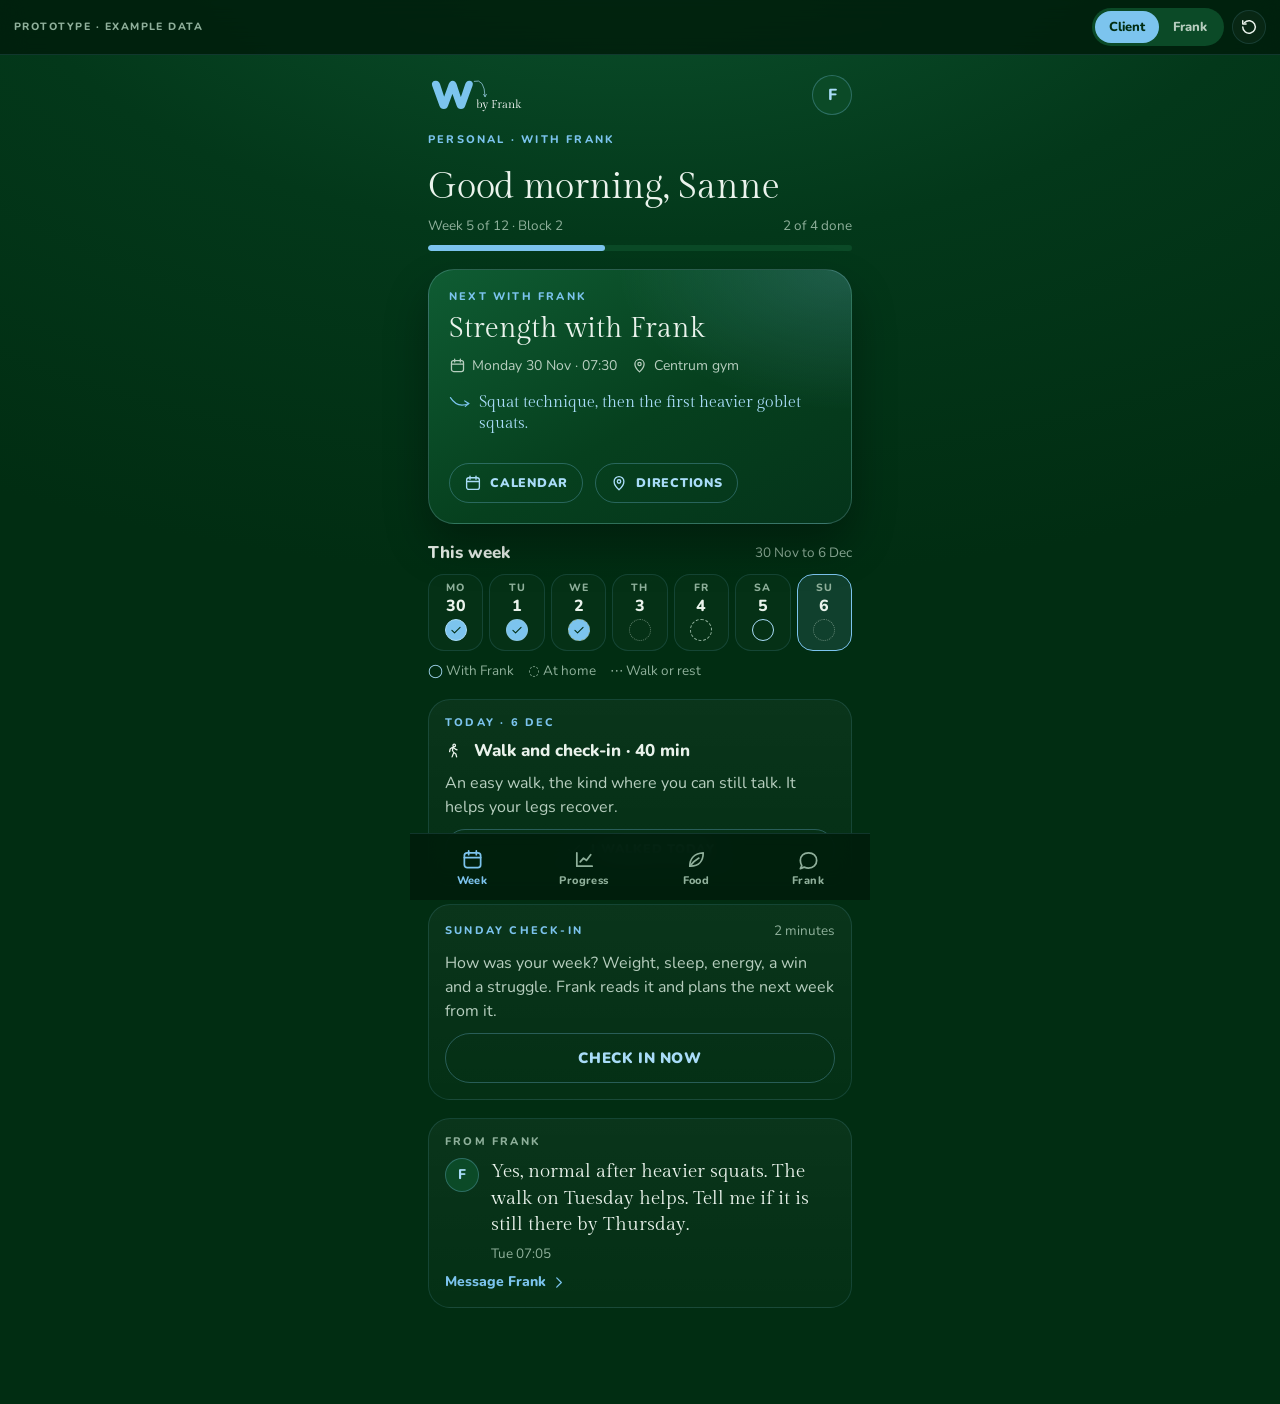
==== personal/index.html @ 3d20a525 "Personal prototype, the W by Frank mark, second round on the image skill - personal/: a clickable pr" ====
<!doctype html>
<html lang="en">
<head>
<meta charset="utf-8">
<meta name="viewport" content="width=device-width, initial-scale=1, viewport-fit=cover">
<title>Personal · W by Frank</title>
<meta name="description" content="Prototype of Personal: the app for Frank's own clients, and his Coach mode. Example data only.">
<meta name="theme-color" content="#012D12">
<meta name="color-scheme" content="dark">
<meta name="robots" content="noindex">
<link rel="icon" href="../img/icon-192.png" type="image/png">
<link rel="preconnect" href="https://fonts.googleapis.com">
<link rel="preconnect" href="https://fonts.gstatic.com" crossorigin>
<link rel="stylesheet" href="https://fonts.googleapis.com/css2?family=Gilda+Display&family=Nunito:wght@400;600;700;800;900&display=swap">
<link rel="stylesheet" href="personal.css">
</head>
<body>
<!-- Prototype of Personal (docs/PERSONAL.md): the client's app and Frank's Coach mode on made-up data.
     Switch views at the top. State stays in this browser; "Start over" clears it. -->
<div class="proto" role="banner">
  <small>Prototype · example data</small>
  <div class="row" style="gap:8px">
    <div class="seg" role="group" aria-label="View as">
      <button id="seg-client" aria-pressed="true">Client</button>
      <button id="seg-coach" aria-pressed="false">Frank</button>
    </div>
    <button id="reset" class="icon-btn" style="width:34px;height:34px" aria-label="Start over"><svg class="ic" viewBox="0 0 24 24" fill="none" stroke="currentColor" stroke-width="1.8" stroke-linecap="round" stroke-linejoin="round" aria-hidden="true"><path d="M4.5 12a7.5 7.5 0 1 0 2.3-5.4"/><path d="M4.5 4.5v4h4"/></svg></button>
  </div>
</div>
<div class="shell"><main id="view"></main></div>
<nav class="tabbar" id="tabbar" aria-label="Sections"></nav>
<div id="toast" class="toast" role="status" aria-live="polite"></div>
<script src="../js/figure.js"></script>
<script src="../js/exercises.js"></script>
<script src="data.js"></script>
<script src="personal.js"></script>
</body>
</html>
---- personal/personal.css ----
/* Personal: the premium side of Wellness by Frank. Same green, sky blue and two fonts as the app,
   with more air and the serif leading: it should feel made for one person. */
:root {
  color-scheme: dark;
  --ground: #012D12;
  --ground-2: #053A1B;
  --ground-3: #0B4A27;
  --ground-4: #12603A;
  --sky: #7CC4EE;
  --sky-hi: #A9DCF8;
  --sky-lo: #3E7FB0;
  --ink: #EAF3EC;
  --ink-2: #B7CEBF;
  --ink-3: #8FB09B;
  --line: rgba(124, 196, 238, 0.14);
  --line-2: rgba(124, 196, 238, 0.3);
  --warn: #F2C96B;
  --red: #E8826F;
  --on-sky: #012D12;
  --studio: radial-gradient(120% 95% at 50% 28%, #FFFFFF 0%, #F0F3F1 52%, #DEE5E0 100%);
  --sans: 'Nunito', ui-rounded, system-ui, -apple-system, 'Segoe UI', Roboto, sans-serif;
  --serif: 'Gilda Display', 'Didot', 'Bodoni 72', Georgia, serif;
  --r: 22px;
  --safe-b: env(safe-area-inset-bottom, 0px);
  --safe-t: env(safe-area-inset-top, 0px);
}
* { box-sizing: border-box; }
html { -webkit-text-size-adjust: 100%; background: #012D12; }
body {
  margin: 0; min-height: 100vh; color: var(--ink);
  background: radial-gradient(130% 900px at 50% -120px, #0D5530 0%, #03381A 40%, #012D12 78%) no-repeat, #012D12;
  font: 400 16px/1.5 var(--sans); -webkit-font-smoothing: antialiased; -webkit-tap-highlight-color: transparent;
}
button, input, textarea, select { font: inherit; color: inherit; }
button { cursor: pointer; }
img { display: block; max-width: 100%; }
:focus-visible { outline: 2px solid var(--sky-hi); outline-offset: 3px; border-radius: 8px; }
[hidden] { display: none !important; }
.sr { position: absolute; width: 1px; height: 1px; overflow: hidden; clip: rect(0 0 0 0); white-space: nowrap; }

/* the prototype's own bar: who you are looking as */
.proto { position: sticky; top: 0; z-index: 60; display: flex; align-items: center; justify-content: space-between; gap: 10px;
  padding: calc(var(--safe-t) + 8px) 14px 8px; background: rgba(1, 30, 12, 0.88); -webkit-backdrop-filter: blur(12px); backdrop-filter: blur(12px);
  border-bottom: 1px solid var(--line); }
.proto small { font: 800 10.5px/1.2 var(--sans); letter-spacing: 0.14em; text-transform: uppercase; color: var(--ink-3); }
.seg { display: flex; background: var(--ground-3); border-radius: 999px; padding: 3px; }
.seg button { border: 0; background: none; padding: 7px 14px; border-radius: 999px; font: 800 13px/1 var(--sans); color: var(--ink-2); min-height: 32px; }
.seg button[aria-pressed="true"] { background: var(--sky); color: var(--on-sky); }

.shell { max-width: 460px; margin: 0 auto; min-height: 100vh; position: relative; }
.view { padding: 20px 18px calc(96px + var(--safe-b)); display: flex; flex-direction: column; gap: 18px; animation: in .28s ease both; }
@keyframes in { from { opacity: 0; transform: translateY(6px); } to { opacity: 1; transform: none; } }
@media (prefers-reduced-motion: reduce) { .view { animation: none; } }

/* type */
.kick { font: 800 11px/1.2 var(--sans); letter-spacing: 0.2em; text-transform: uppercase; color: var(--sky); margin: 0; }
.kick.dim { color: var(--ink-3); }
.h1 { font: 400 36px/1.06 var(--serif); margin: 4px 0 0; letter-spacing: -0.005em; }
.h2 { font: 400 25px/1.15 var(--serif); margin: 0; }
.h3 { font: 800 17px/1.25 var(--sans); margin: 0; }
.lead { font: 400 16px/1.5 var(--sans); color: var(--ink-2); margin: 0; }
.note { font: 400 18px/1.4 var(--serif); color: var(--sky-hi); margin: 0; }
.small { font-size: 13.5px; color: var(--ink-3); margin: 0; }
.num { font-variant-numeric: tabular-nums; }
.row { display: flex; align-items: center; gap: 12px; }
.between { display: flex; align-items: center; justify-content: space-between; gap: 12px; }
.grow { flex: 1; min-width: 0; }
.stack { display: flex; flex-direction: column; gap: 10px; }

/* the header: W mark, greeting */
.top { display: flex; align-items: center; justify-content: space-between; }
.mark { height: 36px; width: auto; }
.avatar { width: 40px; height: 40px; border-radius: 50%; display: grid; place-items: center; background: var(--ground-3); border: 1px solid var(--line-2);
  font: 800 16px/1 var(--sans); color: var(--sky-hi); flex: none; }
.avatar.big { width: 56px; height: 56px; font-size: 22px; }

/* surfaces */
.card { background: linear-gradient(180deg, rgba(255, 255, 255, 0.04), rgba(255, 255, 255, 0.015)); border: 1px solid var(--line); border-radius: var(--r); padding: 16px; }
.card.tight { padding: 12px 14px; }
.hero { position: relative; overflow: hidden; border-radius: 26px; padding: 20px; border: 1px solid rgba(169, 220, 248, 0.22);
  background: radial-gradient(120% 120% at 100% 0%, rgba(124, 196, 238, 0.2) 0%, rgba(124, 196, 238, 0) 46%), linear-gradient(150deg, #0F5C33 0%, #06401E 55%, #04341A 100%);
  box-shadow: 0 22px 44px rgba(0, 0, 0, 0.32); }
.hero .h2 { font-size: 28px; }
.meta { display: flex; flex-wrap: wrap; gap: 6px 14px; color: var(--ink-2); font-size: 14px; }
.meta span { display: inline-flex; align-items: center; gap: 6px; }
.meta svg, .ic { width: 17px; height: 17px; flex: none; }
.divider { height: 1px; background: var(--line); margin: 2px 0; border: 0; }
.tag { display: inline-flex; align-items: center; gap: 5px; font: 800 10.5px/1 var(--sans); letter-spacing: 0.12em; text-transform: uppercase;
  padding: 6px 9px; border-radius: 999px; border: 1px solid var(--line-2); color: var(--sky-hi); white-space: nowrap; }
.tag.warn { color: var(--warn); border-color: rgba(242, 201, 107, 0.4); }
.tag.red { color: var(--red); border-color: rgba(232, 130, 111, 0.45); }
.tag.solid { background: var(--sky); color: var(--on-sky); border-color: var(--sky); }

/* buttons */
.btn { display: inline-flex; align-items: center; justify-content: center; gap: 8px; min-height: 50px; padding: 0 20px; border-radius: 999px; border: 0;
  background: linear-gradient(100deg, #B9E3FA 0%, #7CC4EE 48%, #5AAEE0 100%); color: var(--on-sky); font: 900 15px/1 var(--sans); letter-spacing: 0.04em; text-transform: uppercase; }
.btn.block { width: 100%; }
.btn.ghost { background: transparent; color: var(--sky-hi); border: 1px solid var(--line-2); }
.btn.small { min-height: 40px; padding: 0 14px; font-size: 12.5px; letter-spacing: 0.06em; white-space: nowrap; }
.btn svg { width: 18px; height: 18px; }
.linkish { border: 0; background: none; padding: 0; color: var(--sky); font: 800 14px/1.2 var(--sans); display: inline-flex; align-items: center; gap: 4px; }
.icon-btn { width: 42px; height: 42px; border-radius: 50%; border: 1px solid var(--line); background: rgba(255, 255, 255, 0.03); display: grid; place-items: center; flex: none; }
.icon-btn svg { width: 20px; height: 20px; }

/* the week strip */
.days { display: grid; grid-template-columns: repeat(7, 1fr); gap: 6px; }
.day { border: 1px solid var(--line); border-radius: 16px; padding: 8px 0 9px; display: flex; flex-direction: column; align-items: center; gap: 5px; background: rgba(255, 255, 255, 0.02); }
.day b { font: 800 10.5px/1 var(--sans); letter-spacing: 0.1em; color: var(--ink-3); text-transform: uppercase; }
.day i { font: 800 16px/1 var(--sans); font-style: normal; }
.day .dot { width: 22px; height: 22px; border-radius: 50%; display: grid; place-items: center; }
.day .dot svg { width: 14px; height: 14px; }
.day.today { border-color: var(--sky); background: rgba(124, 196, 238, 0.12); }
.day.done .dot { background: var(--sky); color: var(--on-sky); }
.k-frank .dot { border: 1.5px solid var(--sky-hi); }
.k-home .dot { border: 1.5px dashed var(--ink-3); }
.k-walk .dot, .k-rest .dot { border: 1.5px dotted rgba(183, 206, 191, 0.5); }

/* list items */
.item { display: flex; align-items: center; gap: 14px; width: 100%; text-align: left; background: none; border: 0; padding: 12px 0; color: inherit; border-bottom: 1px solid var(--line); }
.item:last-child { border-bottom: 0; }
.item .when { width: 56px; flex: none; font: 800 14px/1.2 var(--sans); color: var(--sky-hi); }
.chev { width: 18px; height: 18px; color: var(--ink-3); flex: none; }
.thumb { width: 64px; height: 64px; border-radius: 16px; background: var(--studio); flex: none; overflow: hidden; }
.thumb img { width: 100%; height: 100%; object-fit: cover; }
.thumb.big { width: 100%; height: auto; aspect-ratio: 4 / 3; border-radius: 20px; }
.thumb.big img { object-fit: contain; }

/* a move in a session */
.move { display: flex; gap: 14px; padding: 14px 0; border-bottom: 1px solid var(--line); }
.move:last-child { border-bottom: 0; }
.move .dose { font: 800 15px/1.2 var(--sans); color: var(--ink); }
.move .load { color: var(--sky-hi); font-weight: 700; }
.fnote { display: flex; gap: 8px; align-items: flex-start; margin-top: 6px; font: 400 15.5px/1.35 var(--serif); color: var(--sky-hi); }
.fnote svg { width: 22px; height: 14px; flex: none; margin-top: 3px; color: var(--sky); }

/* From Frank */
.from { display: flex; gap: 12px; }
.from .avatar { width: 34px; height: 34px; font-size: 14px; }
.quote { font: 400 19px/1.4 var(--serif); margin: 0; }

/* bars, charts */
.bar { height: 6px; border-radius: 9px; background: var(--ground-3); overflow: hidden; }
.bar i { display: block; height: 100%; background: var(--sky); border-radius: 9px; }
.chart { width: 100%; height: auto; display: block; overflow: visible; }
.chart .ln { fill: none; stroke: var(--sky); stroke-width: 2.5; stroke-linejoin: round; stroke-linecap: round; }
.chart .ar { fill: rgba(124, 196, 238, 0.12); }
.chart .dt { fill: var(--ground); stroke: var(--sky); stroke-width: 2.5; }
.chart text { font: 700 11px var(--sans); fill: var(--ink-3); }
.cmp { width: 100%; border-collapse: collapse; font-size: 14.5px; }
.cmp th { font: 800 10.5px/1.2 var(--sans); letter-spacing: 0.12em; text-transform: uppercase; color: var(--ink-3); text-align: right; padding: 0 0 8px; }
.cmp th:first-child { text-align: left; }
.cmp td { padding: 10px 0; border-top: 1px solid var(--line); text-align: right; }
.cmp td:first-child { text-align: left; color: var(--ink-2); padding-right: 8px; }
.cmp .up { color: var(--sky-hi); font-weight: 800; }

/* forms */
.field { display: flex; flex-direction: column; gap: 8px; }
.field > span { font: 800 12px/1.2 var(--sans); letter-spacing: 0.12em; text-transform: uppercase; color: var(--ink-3); }
.stepper { display: flex; align-items: center; justify-content: space-between; border: 1px solid var(--line-2); border-radius: 18px; padding: 6px; }
.stepper output { font: 800 24px/1 var(--sans); }
.stepper output small { font-size: 14px; color: var(--ink-3); font-weight: 700; margin-left: 4px; }
.scale { display: grid; grid-template-columns: repeat(5, 1fr); gap: 6px; }
.scale button { min-height: 44px; border-radius: 14px; border: 1px solid var(--line); background: rgba(255, 255, 255, 0.02); font: 800 15px/1 var(--sans); color: var(--ink-2); }
.scale button[aria-pressed="true"] { background: var(--sky); color: var(--on-sky); border-color: var(--sky); }
.scale-ends { display: flex; justify-content: space-between; font-size: 12.5px; color: var(--ink-3); }
textarea, input[type="text"], input[type="time"], select { width: 100%; background: rgba(255, 255, 255, 0.03); border: 1px solid var(--line-2); border-radius: 16px;
  padding: 12px 14px; color: var(--ink); resize: vertical; min-height: 48px; }
textarea { min-height: 84px; }
.photos { display: grid; grid-template-columns: repeat(3, 1fr); gap: 8px; }
.photos button { aspect-ratio: 3 / 4; border-radius: 16px; border: 1px dashed var(--line-2); background: rgba(255, 255, 255, 0.02); color: var(--ink-3);
  display: flex; flex-direction: column; align-items: center; justify-content: center; gap: 6px; font: 700 13px/1.2 var(--sans); }
.photos button svg { width: 22px; height: 22px; }
.photos button[aria-pressed="true"] { border-style: solid; border-color: var(--sky); color: var(--sky-hi); background: rgba(124, 196, 238, 0.1); }
.check { display: flex; align-items: center; gap: 12px; padding: 11px 0; border-bottom: 1px solid var(--line); cursor: pointer; }
.check input { width: 20px; height: 20px; accent-color: #7CC4EE; flex: none; }
.check.done span { color: var(--ink-3); text-decoration: line-through; }

/* tabs inside a page */
.pills { display: flex; gap: 6px; overflow-x: auto; scrollbar-width: none; }
.pills::-webkit-scrollbar { display: none; }
.pills button { flex: none; border: 1px solid var(--line-2); background: none; border-radius: 999px; padding: 8px 14px; font: 800 13px/1 var(--sans); color: var(--ink-2); min-height: 36px; }
.pills button[aria-pressed="true"] { background: var(--sky); color: var(--on-sky); border-color: var(--sky); }

/* the bottom bar */
.tabbar { position: fixed; z-index: 40; bottom: 0; left: 50%; transform: translateX(-50%); width: min(460px, 100%); display: flex; justify-content: space-around;
  padding: 8px 6px calc(8px + var(--safe-b)); background: rgba(1, 30, 12, 0.92); -webkit-backdrop-filter: blur(14px); backdrop-filter: blur(14px); border-top: 1px solid var(--line); }
.tabbar button { flex: 1; border: 0; background: none; display: flex; flex-direction: column; align-items: center; gap: 4px; padding: 6px 0; color: var(--ink-3);
  font: 800 11px/1 var(--sans); letter-spacing: 0.04em; min-height: 48px; position: relative; }
.tabbar button svg { width: 23px; height: 23px; }
.tabbar button[aria-current="page"] { color: var(--sky); }
.tabbar .badge { position: absolute; top: 2px; left: 56%; min-width: 17px; height: 17px; border-radius: 9px; background: var(--red); color: #fff; font: 900 10px/17px var(--sans); padding: 0 4px; }

/* the session player */
.player { display: flex; flex-direction: column; gap: 14px; }
.player .stage { background: var(--studio); border-radius: 26px; aspect-ratio: 1 / 1; overflow: hidden; position: relative; }
.player .stage img { width: 100%; height: 100%; object-fit: contain; }
.player .stage .fnote-on { position: absolute; left: 14px; right: 14px; bottom: 12px; background: rgba(1, 45, 18, 0.82); color: var(--sky-hi); border-radius: 16px; padding: 10px 12px;
  font: 400 15.5px/1.35 var(--serif); -webkit-backdrop-filter: blur(6px); backdrop-filter: blur(6px); }
.big-num { font: 900 56px/1 var(--sans); letter-spacing: -0.01em; margin: 0; }
.big-num small { font-size: 22px; color: var(--ink-3); margin-left: 6px; }
.sets { display: flex; gap: 6px; }
.sets i { flex: 1; height: 6px; border-radius: 6px; background: var(--ground-3); }
.sets i.on { background: var(--sky); }
.ring { width: 150px; height: 150px; margin: 6px auto; display: grid; place-items: center; position: relative; }
.ring svg { position: absolute; inset: 0; transform: rotate(-90deg); }
.ring b { font: 900 46px/1 var(--sans); }

/* chat */
.chat { display: flex; flex-direction: column; gap: 10px; }
.msg { max-width: 82%; padding: 11px 14px; border-radius: 20px; font-size: 15.5px; line-height: 1.4; }
.msg.frank { align-self: flex-start; background: var(--ground-3); border-bottom-left-radius: 6px; }
.msg.client { align-self: flex-end; background: var(--sky); color: var(--on-sky); border-bottom-right-radius: 6px; }
.msg small { display: block; margin-top: 4px; font-size: 11.5px; opacity: 0.7; }
.composer { display: flex; gap: 8px; align-items: flex-end; }
.composer textarea { min-height: 48px; border-radius: 22px; }

/* coach mode */
.stat { display: flex; flex-direction: column; gap: 4px; }
.stat b { font: 900 30px/1 var(--sans); }
.stats { display: grid; grid-template-columns: 1fr 1fr; gap: 10px; }
.client-card { display: flex; flex-direction: column; gap: 10px; text-align: left; width: 100%; color: inherit; }
.agenda .item .when { color: var(--ink); font-size: 16px; }

.toast { position: fixed; z-index: 80; left: 50%; bottom: calc(92px + var(--safe-b)); transform: translateX(-50%) translateY(20px); opacity: 0; transition: .25s ease;
  background: var(--sky); color: var(--on-sky); font: 800 14px/1.3 var(--sans); padding: 12px 18px; border-radius: 16px; box-shadow: 0 10px 30px rgba(0, 0, 0, 0.35); max-width: 90vw; pointer-events: none; }
.toast.on { opacity: 1; transform: translateX(-50%) translateY(0); }
.empty { text-align: center; color: var(--ink-3); padding: 18px 0; }
.foot { text-align: center; font-size: 12.5px; color: var(--ink-3); }
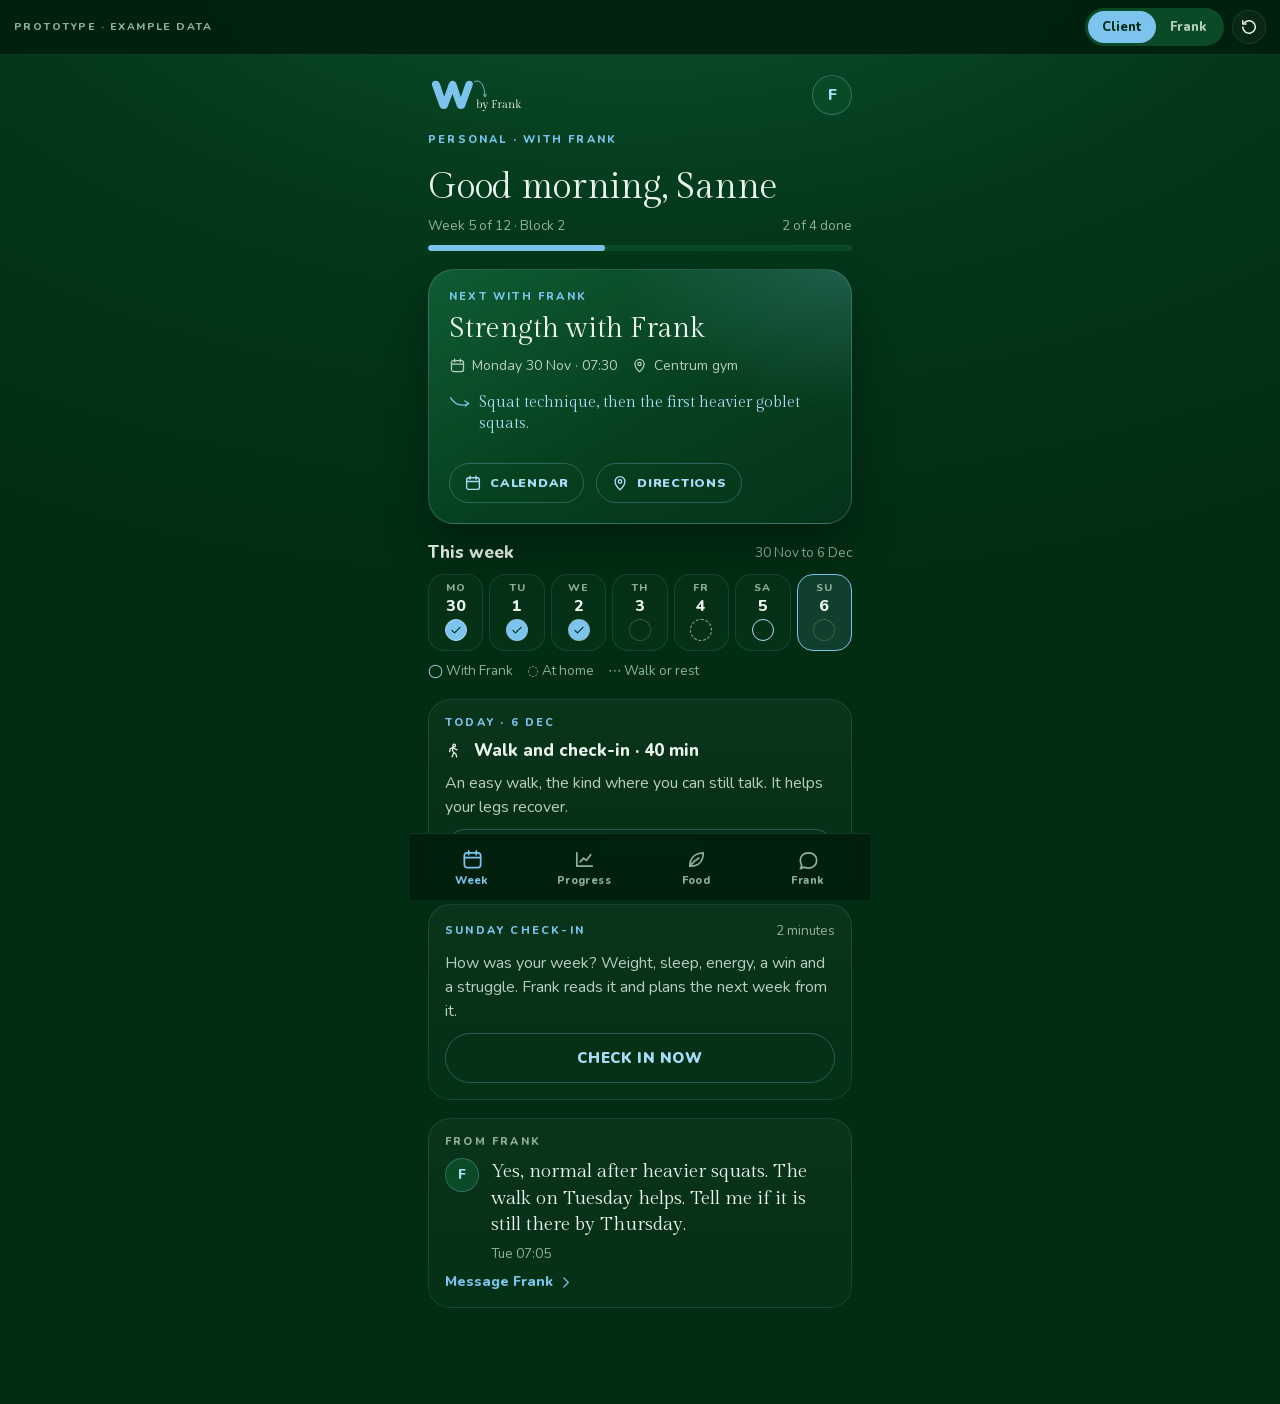
==== commit b97d0c59: "Ready for GitHub Pages: fonts served with the app, no outside requests - fonts/: Nunito and Gilda Di" ====
--- a/personal/index.html
+++ b/personal/index.html
@@ -9,9 +9,7 @@
 <meta name="color-scheme" content="dark">
 <meta name="robots" content="noindex">
 <link rel="icon" href="../img/icon-192.png" type="image/png">
-<link rel="preconnect" href="https://fonts.googleapis.com">
-<link rel="preconnect" href="https://fonts.gstatic.com" crossorigin>
-<link rel="stylesheet" href="https://fonts.googleapis.com/css2?family=Gilda+Display&family=Nunito:wght@400;600;700;800;900&display=swap">
+<link rel="stylesheet" href="../fonts/fonts.css">
 <link rel="stylesheet" href="personal.css">
 </head>
 <body>
--- a/fonts/fonts.css
+++ b/fonts/fonts.css
@@ -0,0 +1,34 @@
+/* Frank's two fonts, served with the app so pages load nothing from Google.
+   Nunito (variable, weights 200 to 1000) and Gilda Display: SIL Open Font License 1.1 (OFL-*.txt). */
+@font-face {
+  font-family: 'Nunito';
+  font-style: normal;
+  font-weight: 200 1000;
+  font-display: swap;
+  src: url(Nunito-latin-ext.woff2) format('woff2');
+  unicode-range: U+0100-02BA, U+02BD-02C5, U+02C7-02CC, U+02CE-02D7, U+02DD-02FF, U+0304, U+0308, U+0329, U+1D00-1DBF, U+1E00-1E9F, U+1EF2-1EFF, U+2020, U+20A0-20AB, U+20AD-20C0, U+2113, U+2C60-2C7F, U+A720-A7FF;
+}
+@font-face {
+  font-family: 'Nunito';
+  font-style: normal;
+  font-weight: 200 1000;
+  font-display: swap;
+  src: url(Nunito-latin.woff2) format('woff2');
+  unicode-range: U+0000-00FF, U+0131, U+0152-0153, U+02BB-02BC, U+02C6, U+02DA, U+02DC, U+0304, U+0308, U+0329, U+2000-206F, U+20AC, U+2122, U+2191, U+2193, U+2212, U+2215, U+FEFF, U+FFFD;
+}
+@font-face {
+  font-family: 'Gilda Display';
+  font-style: normal;
+  font-weight: 400;
+  font-display: swap;
+  src: url(GildaDisplay-latin-ext.woff2) format('woff2');
+  unicode-range: U+0100-02BA, U+02BD-02C5, U+02C7-02CC, U+02CE-02D7, U+02DD-02FF, U+0304, U+0308, U+0329, U+1D00-1DBF, U+1E00-1E9F, U+1EF2-1EFF, U+2020, U+20A0-20AB, U+20AD-20C0, U+2113, U+2C60-2C7F, U+A720-A7FF;
+}
+@font-face {
+  font-family: 'Gilda Display';
+  font-style: normal;
+  font-weight: 400;
+  font-display: swap;
+  src: url(GildaDisplay-latin.woff2) format('woff2');
+  unicode-range: U+0000-00FF, U+0131, U+0152-0153, U+02BB-02BC, U+02C6, U+02DA, U+02DC, U+0304, U+0308, U+0329, U+2000-206F, U+20AC, U+2122, U+2191, U+2193, U+2212, U+2215, U+FEFF, U+FFFD;
+}
